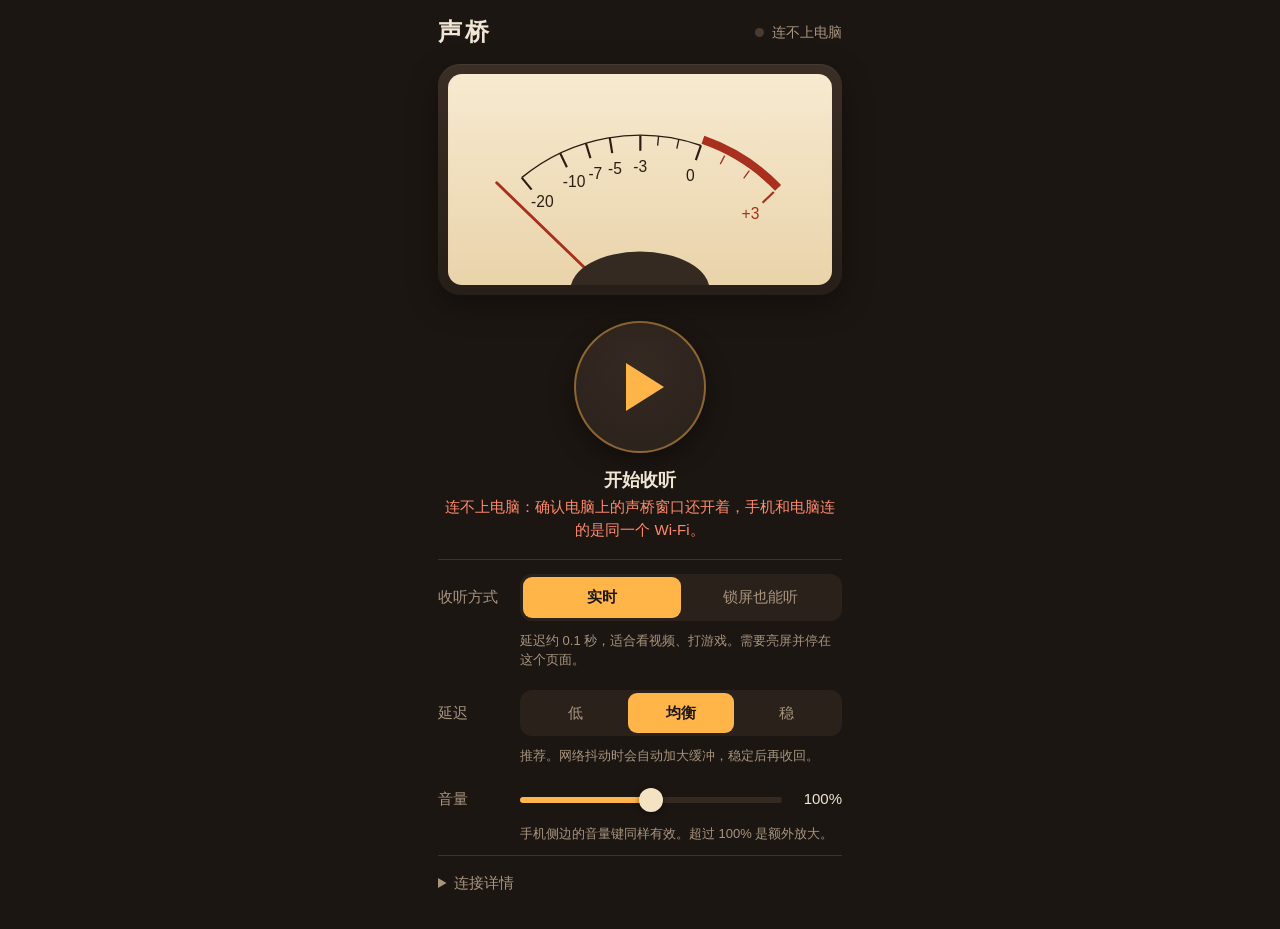
==== pc/app/web/index.html @ c8ca6adf "声桥 v2：iPhone App（听电脑 + 当麦克风）、电脑端麦克风接收与 VB-CABLE 输出、Bonjour、托盘 Co-Authored-By: Claude Opus 5.5 <norep" ====
<!doctype html>
<html lang="zh-CN">
<head>
<meta charset="utf-8">
<meta name="viewport" content="width=device-width, initial-scale=1, viewport-fit=cover">
<meta name="apple-mobile-web-app-capable" content="yes">
<meta name="mobile-web-app-capable" content="yes">
<meta name="apple-mobile-web-app-status-bar-style" content="black-translucent">
<meta name="apple-mobile-web-app-title" content="声桥">
<meta name="theme-color" content="#1c1612">
<meta name="format-detection" content="telephone=no">
<link rel="apple-touch-icon" href="/icon-180.png">
<link rel="icon" href="/icon-180.png">
<title>声桥</title>
<style>
:root {
  --walnut: #1c1612;
  --cabinet: #2a211b;
  --cabinet-2: #352a22;
  --parchment: #f3e3c3;
  --parchment-ink: #2b1d12;
  --amber: #ffb547;
  --needle: #a8301c;
  --text: #f1e6d6;
  --muted: #a8957f;
  --line: #3d3128;
  --danger: #ff8a6b;
  --font-ui: -apple-system, "PingFang SC", "Hiragino Sans GB", "Microsoft YaHei", sans-serif;
  --font-num: Futura, "Century Gothic", "Avenir Next", -apple-system, "PingFang SC", sans-serif;
}
* { box-sizing: border-box; }
html, body { margin: 0; background: var(--walnut); color: var(--text); }
body {
  font-family: var(--font-ui);
  font-size: 16px;
  line-height: 1.5;
  -webkit-text-size-adjust: 100%;
  -webkit-tap-highlight-color: transparent;
  min-height: 100vh;
}
button, input { font: inherit; color: inherit; }
button { cursor: pointer; }
:focus-visible { outline: 2px solid var(--amber); outline-offset: 3px; }

.app {
  max-width: 440px;
  margin: 0 auto;
  padding: calc(env(safe-area-inset-top) + 14px) 18px calc(env(safe-area-inset-bottom) + 28px);
}

/* header */
.top { display: flex; align-items: center; justify-content: space-between; gap: 12px; margin-bottom: 14px; }
.top h1 { margin: 0; font-size: 24px; font-weight: 600; letter-spacing: 0.12em; }
.conn { margin: 0; display: flex; align-items: center; gap: 8px; font-size: 14px; color: var(--muted); min-width: 0; }
.conn span:last-child { white-space: nowrap; overflow: hidden; text-overflow: ellipsis; max-width: 200px; }
.lamp { width: 9px; height: 9px; border-radius: 50%; background: #4a3b30; flex: none; transition: background .3s, box-shadow .3s; }
.lamp.on { background: var(--amber); box-shadow: 0 0 10px 2px rgba(255, 181, 71, .55); }
.lamp.warn { background: var(--danger); }

/* dial */
.dial {
  position: relative;
  border-radius: 22px;
  padding: 10px;
  background: linear-gradient(180deg, #3a2e25, #261e18);
  box-shadow: inset 0 1px 0 rgba(255, 255, 255, .06), 0 10px 30px rgba(0, 0, 0, .35);
}
.dial svg { display: block; width: 100%; height: auto; border-radius: 14px; }
.scale-num { font-family: var(--font-num); font-size: 13px; fill: var(--parchment-ink); }
.scale-red { fill: var(--needle); }
.dial-name { font-family: var(--font-num); font-size: 11px; letter-spacing: .08em; fill: #8c7558; }

/* transport */
.transport { text-align: center; margin: 26px 0 8px; }
.play {
  width: 132px; height: 132px; border-radius: 50%;
  border: 2px solid rgba(255, 181, 71, .45);
  background: radial-gradient(circle at 50% 35%, var(--cabinet-2), var(--cabinet));
  display: inline-grid; place-items: center;
  box-shadow: 0 8px 24px rgba(0, 0, 0, .4);
  transition: background .25s, box-shadow .25s, border-color .25s, transform .1s;
}
.play:active { transform: scale(.97); }
.play .icon {
  width: 0; height: 0; margin-left: 10px;
  border-left: 38px solid var(--amber);
  border-top: 24px solid transparent; border-bottom: 24px solid transparent;
}
.play.on { background: var(--amber); border-color: var(--amber); box-shadow: 0 0 0 7px rgba(255, 181, 71, .14), 0 0 40px rgba(255, 181, 71, .35); }
.play.on .icon { margin: 0; width: 34px; height: 34px; border: 0; border-radius: 6px; background: var(--walnut); }
.play-label { margin: 14px 0 2px; font-size: 18px; font-weight: 600; }
.status { margin: 0 auto; max-width: 30em; min-height: 3em; font-size: 15px; color: var(--muted); }
.status.alert { color: var(--danger); }

/* controls */
.controls { margin-top: 18px; border-top: 1px solid var(--line); }
.row { display: flex; align-items: center; gap: 14px; padding: 14px 0 6px; }
.row .label { flex: none; width: 68px; font-size: 15px; color: var(--muted); }
.seg { flex: 1; display: flex; background: var(--cabinet); border-radius: 12px; padding: 3px; }
.seg button {
  flex: 1; border: 0; background: transparent; padding: 9px 6px; border-radius: 9px;
  font-size: 15px; color: var(--muted); transition: background .2s, color .2s;
}
.seg button[aria-checked="true"] { background: var(--amber); color: var(--walnut); font-weight: 600; }
.help { margin: 4px 0 6px 82px; font-size: 13px; color: var(--muted); }
.vol { flex: 1; display: flex; align-items: center; gap: 12px; }
.vol .num { font-family: var(--font-num); width: 3.2em; text-align: right; font-size: 15px; }
input[type=range] { -webkit-appearance: none; appearance: none; flex: 1; height: 28px; background: transparent; margin: 0; }
input[type=range]::-webkit-slider-runnable-track {
  height: 6px; border-radius: 3px;
  background: linear-gradient(90deg, var(--amber) var(--fill, 50%), var(--cabinet-2) var(--fill, 50%));
}
input[type=range]::-webkit-slider-thumb {
  -webkit-appearance: none; width: 24px; height: 24px; border-radius: 50%; margin-top: -9px;
  background: var(--parchment); border: 0; box-shadow: 0 2px 6px rgba(0, 0, 0, .45);
}
input[type=range]::-moz-range-track { height: 6px; border-radius: 3px; background: var(--cabinet-2); }
input[type=range]::-moz-range-progress { height: 6px; border-radius: 3px; background: var(--amber); }
input[type=range]::-moz-range-thumb { width: 24px; height: 24px; border-radius: 50%; background: var(--parchment); border: 0; }
input[type=range]:disabled { opacity: .35; }

details.details { margin-top: 12px; border-top: 1px solid var(--line); padding-top: 10px; }
details.details summary { font-size: 15px; color: var(--muted); padding: 6px 0; list-style-position: inside; }
.stats { display: grid; grid-template-columns: auto 1fr; gap: 4px 18px; margin: 8px 0 0; font-size: 14px; }
.stats dt { color: var(--muted); }
.stats dd { margin: 0; font-family: var(--font-num); }

/* notes & key */
.note {
  margin-top: 22px; padding: 14px 16px; border-radius: 14px;
  background: var(--cabinet); font-size: 14px; color: var(--text);
}
.note p { margin: 0 0 10px; }
.note .actions { display: flex; gap: 10px; justify-content: flex-end; }
.btn {
  border: 0; border-radius: 10px; padding: 9px 16px; font-size: 15px;
  background: var(--cabinet-2); color: var(--text);
}
.btn.primary { background: var(--amber); color: var(--walnut); font-weight: 600; }
.keyform { display: flex; gap: 10px; margin-top: 12px; }
.keyform input {
  flex: 1; min-width: 0; padding: 10px 12px; border-radius: 10px; border: 1px solid var(--line);
  background: var(--walnut); font-family: var(--font-num); font-size: 18px; letter-spacing: .12em;
}

.overlay {
  position: fixed; inset: 0; z-index: 10; display: grid; place-items: center; padding: 24px;
  background: rgba(20, 15, 12, .82); -webkit-backdrop-filter: blur(6px); backdrop-filter: blur(6px);
}
.overlay[hidden], [hidden] { display: none !important; }
.overlay button {
  border: 0; border-radius: 16px; padding: 18px 22px; font-size: 17px; font-weight: 600;
  background: var(--amber); color: var(--walnut); max-width: 320px;
}
#keepAwake { position: fixed; right: 0; bottom: 0; width: 2px; height: 2px; opacity: .01; pointer-events: none; }
@media (prefers-reduced-motion: reduce) {
  .play, .lamp, .seg button { transition: none; }
}
</style>
</head>
<body>
<main class="app">
  <header class="top">
    <h1>声桥</h1>
    <p class="conn"><span class="lamp" id="lamp"></span><span id="connText">正在找电脑…</span></p>
  </header>

  <section class="dial" aria-label="电平表">
    <svg id="meter" viewBox="0 0 320 176" role="img" aria-label="正在播放的声音大小">
      <defs>
        <linearGradient id="face" x1="0" y1="0" x2="0" y2="1">
          <stop offset="0" stop-color="#f7ead0"/>
          <stop offset="1" stop-color="#e9d3aa"/>
        </linearGradient>
        <radialGradient id="glow" cx=".5" cy=".9" r=".9">
          <stop offset="0" stop-color="#ffcf7a" stop-opacity=".5"/>
          <stop offset="1" stop-color="#ffcf7a" stop-opacity="0"/>
        </radialGradient>
      </defs>
      <rect x="0" y="0" width="320" height="176" fill="url(#face)"/>
      <rect id="faceGlow" x="0" y="0" width="320" height="176" fill="url(#glow)" opacity="0"/>
      <g id="ticks"></g>
      <text class="dial-name" id="dialName" x="160" y="122" text-anchor="middle"></text>
      <line id="needle" x1="160" y1="206" x2="160" y2="40" stroke="#a8301c" stroke-width="2.4" stroke-linecap="round"/>
      <ellipse cx="160" cy="184" rx="58" ry="34" fill="#2a211b"/>
      <ellipse cx="160" cy="180" rx="58" ry="32" fill="#352a22"/>
    </svg>
  </section>

  <section class="transport">
    <button class="play" id="play" aria-label="开始收听"><span class="icon"></span></button>
    <p class="play-label" id="playLabel">开始收听</p>
    <p class="status" id="status" aria-live="polite"></p>
  </section>

  <section class="controls" id="controls">
    <div class="row">
      <span class="label" id="modeLabel">收听方式</span>
      <div class="seg" id="modeSeg" role="radiogroup" aria-labelledby="modeLabel">
        <button role="radio" data-v="live">实时</button>
        <button role="radio" data-v="bg">锁屏也能听</button>
      </div>
    </div>
    <p class="help" id="modeHelp"></p>

    <div class="row" id="presetRow">
      <span class="label" id="presetLabel">延迟</span>
      <div class="seg" id="presetSeg" role="radiogroup" aria-labelledby="presetLabel">
        <button role="radio" data-v="low">低</button>
        <button role="radio" data-v="mid">均衡</button>
        <button role="radio" data-v="high">稳</button>
      </div>
    </div>
    <p class="help" id="presetHelp"></p>

    <div class="row">
      <label class="label" for="vol">音量</label>
      <div class="vol">
        <input type="range" id="vol" min="0" max="200" step="5" value="100">
        <span class="num" id="volNum">100%</span>
      </div>
    </div>
    <p class="help" id="volHelp"></p>

    <details class="details">
      <summary>连接详情</summary>
      <dl class="stats">
        <dt>估计延迟</dt><dd id="stLat">—</dd>
        <dt>缓冲</dt><dd id="stBuf">—</dd>
        <dt>卡顿次数</dt><dd id="stUnd">—</dd>
        <dt>网络</dt><dd id="stNet">—</dd>
        <dt>往返时间</dt><dd id="stRtt">—</dd>
        <dt>丢弃的数据</dt><dd id="stLost">—</dd>
        <dt>手机采样率</dt><dd id="stRate">—</dd>
      </dl>
    </details>
  </section>

  <section class="note" id="keyCard" hidden>
    <p id="keyMsg">需要访问码。请用 iPhone 相机扫描电脑上显示的二维码，或者输入电脑上显示的 6 位访问码。</p>
    <form class="keyform" id="keyForm">
      <input id="keyInput" inputmode="latin" autocapitalize="off" autocomplete="off" spellcheck="false" maxlength="12" placeholder="访问码" aria-label="访问码">
      <button class="btn primary" type="submit">连接</button>
    </form>
  </section>

  <aside class="note" id="homeTip" hidden>
    <p>像 App 一样用：点 Safari 底部的分享按钮，选“添加到主屏幕”。以后从桌面图标打开，电脑地址和访问码都会记住。</p>
    <div class="actions"><button class="btn" id="homeTipClose">知道了</button></div>
  </aside>
</main>

<video id="keepAwake" src="/keepawake.mp4" playsinline webkit-playsinline preload="auto" aria-hidden="true" tabindex="-1"></video>

<div class="overlay" id="overlay" hidden>
  <button id="resumeBtn">声音被系统暂停了，点这里继续</button>
</div>

<script src="/player-core.js"></script>
<script>
(function () {
  'use strict';
  var $ = function (id) { return document.getElementById(id); };
  var now = function () { return performance.now(); };
  var params = new URLSearchParams(location.search);
  var store = {
    get: function (k, d) { try { var v = localStorage.getItem('sq.' + k); return v === null ? d : v; } catch (e) { return d; } },
    set: function (k, v) { try { localStorage.setItem('sq.' + k, v); } catch (e) {} }
  };
  var PRESETS = {
    low:  { ms: 35,  spn: 1024, help: '延迟最低。网络一般时可能偶尔卡一下，会自动加缓冲。' },
    mid:  { ms: 70,  spn: 1024, help: '推荐。网络抖动时会自动加大缓冲，稳定后再收回。' },
    high: { ms: 150, spn: 2048, help: '最不容易卡，延迟稍高。Wi-Fi 信号差或离路由器远时用这个。' }
  };
  var MODE_HELP = {
    live: '延迟约 0.1 秒，适合看视频、打游戏。需要亮屏并停在这个页面。',
    bg: '可以锁屏、切到别的 App，适合听歌、听课。延迟约 2–5 秒。'
  };

  var S = {
    key: (params.get('k') || store.get('key', '')).trim().toLowerCase(),
    mode: store.get('mode', 'live') === 'bg' ? 'bg' : 'live',
    preset: PRESETS[store.get('preset', 'mid')] ? store.get('preset', 'mid') : 'mid',
    gain: Math.max(0, Math.min(2, (+store.get('gain', '100') || 100) / 100)),
    playing: false, reachable: false, keyBad: false,
    ctx: null, node: null, core: null, ws: null, wsOpen: false,
    rate: 48000, channels: 2, pcName: '', hasMp3: true,
    expectSeq: -1, lost: 0, bytes: 0, bps: 0, rtt: null, lastDataAt: 0, silentSince: 0,
    retry: 0, retryTimer: 0, wakeLock: null, bgEl: null, bgWant: false, bgState: 'idle',
    rms: 0, needle: { p: 0, v: 0 }, lastFrame: 0, interrupted: false
  };
  if (params.get('k')) store.set('key', S.key);
  if (S.key && !params.get('k') && history.replaceState) {
    params.set('k', S.key);
    history.replaceState(null, '', location.pathname + '?' + params.toString());
  }

  // ------------------------------------------------------------ meter
  var CX = 160, CY = 206, R = 168, SPAN = 46;     // 指针转轴在表盘下方
  function deflection(vu) { return Math.pow(10, (vu - 3) / 20); }   // 真 VU 表的电压刻度
  function angleOf(d) { return -SPAN + 2 * SPAN * Math.max(0, Math.min(1.04, d)); }
  function polar(deg, r) { var a = (deg - 90) * Math.PI / 180; return [CX + r * Math.cos(a), CY + r * Math.sin(a)]; }
  (function drawScale() {
    var g = $('ticks'), svgNS = 'http://www.w3.org/2000/svg', html = '';
    var a0 = angleOf(deflection(0)), a1 = angleOf(1);
    var p0 = polar(a0, R - 8), p1 = polar(a1, R - 8);
    html += '<path d="M' + p0[0] + ' ' + p0[1] + ' A' + (R - 8) + ' ' + (R - 8) + ' 0 0 1 ' + p1[0] + ' ' + p1[1] +
      '" stroke="#a8301c" stroke-width="7" fill="none"/>';
    var q0 = polar(angleOf(deflection(-20)), R - 13), q1 = polar(a0, R - 13);
    html += '<path d="M' + q0[0] + ' ' + q0[1] + ' A' + (R - 13) + ' ' + (R - 13) + ' 0 0 1 ' + q1[0] + ' ' + q1[1] +
      '" stroke="#2b1d12" stroke-width="1.2" fill="none"/>';
    [-20, -10, -7, -5, -3, -2, -1, 0, 1, 2, 3].forEach(function (vu) {
      var a = angleOf(deflection(vu)), big = [-20, -10, -7, -5, -3, 0, 3].indexOf(vu) >= 0;
      var t0 = polar(a, R - 13), t1 = polar(a, R - (big ? 26 : 21));
      html += '<line x1="' + t0[0] + '" y1="' + t0[1] + '" x2="' + t1[0] + '" y2="' + t1[1] +
        '" stroke="' + (vu > 0 ? '#a8301c' : '#2b1d12') + '" stroke-width="' + (big ? 1.8 : 1.1) + '"/>';
      if (big) {
        var t = polar(a, R - 40);
        html += '<text class="scale-num' + (vu > 0 ? ' scale-red' : '') + '" x="' + t[0] + '" y="' + (t[1] + 4) +
          '" text-anchor="middle">' + (vu > 0 ? '+' + vu : vu) + '</text>';
      }
    });
    g.innerHTML = html;
  })();

  function vuFromRms(rms) {             // 0 VU 对齐到 -14 dBFS（流行音乐在 0 附近摆动）
    if (rms <= 1e-6) return -60;
    return 20 * Math.log10(rms) + 14;
  }
  function animate(t) {
    var dt = S.lastFrame ? Math.min(0.05, (t - S.lastFrame) / 1000) : 0.016;
    S.lastFrame = t;
    var target = 0;
    if (S.playing && S.mode === 'live' && S.core && S.core.state === 'playing') target = deflection(vuFromRms(S.rms));
    // 二阶阻尼（ζ≈0.8，约 300 ms 到位），模仿机械 VU 表的指针
    var n = S.needle, w0 = 14, zeta = 0.8;
    for (var i = 0; i < 4; i++) {
      var h = dt / 4, acc = w0 * w0 * (target - n.p) - 2 * zeta * w0 * n.v;
      n.v += acc * h; n.p += n.v * h;
    }
    if (n.p < -0.02) { n.p = -0.02; n.v = 0; }
    var a = angleOf(n.p);
    $('needle').setAttribute('transform', 'rotate(' + a.toFixed(2) + ' ' + CX + ' ' + CY + ')');
    $('faceGlow').setAttribute('opacity', S.playing ? '1' : '0');
    requestAnimationFrame(animate);
  }
  requestAnimationFrame(animate);

  // ------------------------------------------------------------ audio (live)
  // 一段带无声音轨、不静音的小视频，同时解决两件事：
  // 1) iOS 静音拨片会让网页音频静音，有媒体元素在“播放”就会把音频会话切到播放类别；
  // 2) 局域网 http 页面用不了 Wake Lock，正在播放的视频能阻止屏幕自动锁定。
  //    （WebKit 对带 loop 属性或静音的视频不阻止锁屏，所以手动循环、不静音）
  var awake = $('keepAwake');
  awake.addEventListener('timeupdate', function () { if (awake.currentTime > 50) awake.currentTime = 0; });
  awake.addEventListener('ended', function () { if (S.playing && S.mode === 'live') { awake.currentTime = 0; awake.play().catch(function () {}); } });
  function keepAudioSessionPlaying() {
    try { if (navigator.audioSession) navigator.audioSession.type = 'playback'; } catch (e) {}
    awake.muted = false;
    var p = awake.play();
    if (p && p.catch) p.catch(function () {});
  }
  function ensureCtx() {
    if (!S.ctx) {
      var AC = window.AudioContext || window.webkitAudioContext;
      try { S.ctx = new AC({ latencyHint: 'interactive' }); } catch (e) { S.ctx = new AC(); }
      S.ctx.onstatechange = onCtxState;
    }
    if (S.ctx.state !== 'running') S.ctx.resume().catch(function () {});
  }
  function buildNode() {
    var size = PRESETS[S.preset].spn;
    if (S.node && S.node.bufferSize === size) return;
    if (S.node) { S.node.onaudioprocess = null; try { S.node.disconnect(); } catch (e) {} }
    var node = S.ctx.createScriptProcessor(size, 1, 2);
    node.onaudioprocess = function (e) {
      var out = e.outputBuffer, L = out.getChannelData(0), Rr = out.getChannelData(1);
      S.core.process(L, Rr);
      var sum = 0;
      for (var i = 0; i < L.length; i += 2) sum += L[i] * L[i] + Rr[i] * Rr[i];
      S.rms = Math.sqrt(sum / L.length);
    };
    node.connect(S.ctx.destination);
    S.node = node;   // 保持引用，避免被回收后停止回调
  }
  function startLive() {
    ensureCtx();
    keepAudioSessionPlaying();
    if (!S.core) S.core = new PlayerCore(S.rate, S.ctx.sampleRate);
    S.core.setRates(S.rate, S.ctx.sampleRate);
    S.core.setTarget(PRESETS[S.preset].ms);
    S.core.gain = S.gain;
    S.core.reset();
    buildNode();
    connectWS();
    requestWakeLock();
  }
  function stopLive() {
    closeWS();
    if (S.node) { S.node.onaudioprocess = null; try { S.node.disconnect(); } catch (e) {} S.node = null; }
    awake.pause();
    if (S.ctx && S.ctx.state === 'running') S.ctx.suspend().catch(function () {});
    if (S.core) S.core.reset();
    S.rms = 0;
    releaseWakeLock();
  }
  function onCtxState() {
    if (S.playing && S.mode === 'live' && S.ctx.state !== 'running' && document.visibilityState === 'visible') resumeCtx();
  }
  function resumeCtx() {
    if (!S.ctx) return;
    if (S.ctx.state === 'running') { setOverlay(false); return; }
    S.ctx.resume().then(function () { setOverlay(S.ctx.state !== 'running'); }, function () { setOverlay(true); });
    setTimeout(function () { if (S.playing && S.mode === 'live' && S.ctx.state !== 'running') setOverlay(true); }, 900);
  }
  function setOverlay(on) { S.interrupted = on; $('overlay').hidden = !on; }
  $('resumeBtn').addEventListener('click', function () {
    keepAudioSessionPlaying();
    if (S.ctx) S.ctx.resume().catch(function () {});
    if (S.core) S.core.reset();
    setOverlay(false);
  });

  // ------------------------------------------------------------ websocket
  function connectWS() {
    clearTimeout(S.retryTimer);
    var url = (location.protocol === 'https:' ? 'wss://' : 'ws://') + location.host + '/ws?k=' + encodeURIComponent(S.key);
    var ws;
    try { ws = new WebSocket(url); } catch (e) { scheduleRetry(); return; }
    ws.binaryType = 'arraybuffer';
    S.ws = ws; S.wsOpen = false; S.expectSeq = -1;
    ws.onopen = function () { if (S.ws !== ws) return; S.wsOpen = true; S.retry = 0; S.lastDataAt = now(); S.reachable = true; render(); };
    ws.onmessage = function (ev) {
      if (S.ws !== ws) return;
      if (typeof ev.data === 'string') onText(ev.data); else onAudio(ev.data);
    };
    ws.onclose = function (ev) {
      if (S.ws !== ws) return;
      S.ws = null; S.wsOpen = false;
      if (ev.code === 4001) { badKey(); return; }
      if (S.playing && S.mode === 'live') scheduleRetry();
      render();
    };
    ws.onerror = function () {};
    render();
  }
  function scheduleRetry() {
    clearTimeout(S.retryTimer);
    var d = Math.min(3000, 400 * Math.pow(1.6, S.retry++));
    if (S.retry > 3) S.reachable = false;
    S.retryTimer = setTimeout(function () { if (S.playing && S.mode === 'live' && !S.ws) connectWS(); }, d);
  }
  function closeWS() {
    clearTimeout(S.retryTimer);
    if (S.ws) { var w = S.ws; S.ws = null; S.wsOpen = false; try { w.close(); } catch (e) {} }
  }
  function onText(txt) {
    var m; try { m = JSON.parse(txt); } catch (e) { return; }
    if (m.type === 'hello') {
      S.rate = m.rate || 48000; S.channels = m.channels || 2; S.pcName = m.name || S.pcName;
      if (S.core && S.ctx) S.core.setRates(S.rate, S.ctx.sampleRate);
      render();
    } else if (m.type === 'pong' && typeof m.t === 'number') {
      S.rtt = now() - m.t;
    }
  }
  function onAudio(buf) {
    if (buf.byteLength < 8 || !S.core) return;
    var dv = new DataView(buf);
    if (dv.getUint8(0) !== 1) return;
    var flags = dv.getUint8(1), seq = dv.getUint32(4, true);
    if (S.expectSeq >= 0 && seq !== S.expectSeq) S.lost += (seq - S.expectSeq) >>> 0;
    S.expectSeq = (seq + 1) >>> 0;
    S.core.push(new Int16Array(buf, 8), S.channels);
    var t = now();
    S.lastDataAt = t;
    S.bytes += buf.byteLength;
    if (flags & 1) { if (!S.silentSince) S.silentSince = t; } else S.silentSince = 0;
  }

  // ------------------------------------------------------------ background mode (MP3)
  function startBg() {
    if (!S.bgEl) {
      S.bgEl = new Audio();
      S.bgEl.setAttribute('playsinline', '');
      S.bgEl.preload = 'none';
      ['playing', 'waiting', 'stalled', 'error', 'pause'].forEach(function (ev) { S.bgEl.addEventListener(ev, onBgEvent); });
    }
    S.bgWant = true; S.bgState = 'loading';
    S.bgEl.src = '/stream.mp3?k=' + encodeURIComponent(S.key) + '&t=' + Date.now();
    var p = S.bgEl.play();
    if (p && p.catch) p.catch(function (e) {
      if (S.bgWant && e && e.name === 'NotAllowedError') { S.bgState = 'blocked'; render(); }
    });
    setupMediaSession();
  }
  function stopBg() {
    S.bgWant = false; S.bgState = 'idle';
    if (S.bgEl) { S.bgEl.pause(); S.bgEl.removeAttribute('src'); try { S.bgEl.load(); } catch (e) {} }
  }
  function onBgEvent(e) {
    if (!S.bgWant) return;
    if (e.type === 'playing') S.bgState = 'playing';
    else if (e.type === 'waiting' || e.type === 'stalled') S.bgState = 'loading';
    else if (e.type === 'error') {
      S.bgState = 'retry';
      setTimeout(function () { if (S.bgWant && S.playing && S.mode === 'bg') startBg(); }, 2000);
    } else if (e.type === 'pause' && S.playing) {     // 锁屏界面/耳机按了暂停
      S.playing = false; stopBg();
    }
    render();
  }
  function setupMediaSession() {
    if (!('mediaSession' in navigator)) return;
    try {
      navigator.mediaSession.metadata = new MediaMetadata({
        title: '电脑的声音', artist: S.pcName || '声桥', album: '声桥',
        artwork: [{ src: '/icon-512.png', sizes: '512x512', type: 'image/png' }]
      });
      navigator.mediaSession.setActionHandler('play', function () { if (!S.playing) start(); });
      navigator.mediaSession.setActionHandler('pause', function () { if (S.playing) stop(); });
    } catch (e) {}
  }

  // ------------------------------------------------------------ wake lock
  function requestWakeLock() {
    if (!('wakeLock' in navigator) || S.wakeLock || S.mode !== 'live' || !S.playing) return;
    navigator.wakeLock.request('screen').then(function (l) {
      S.wakeLock = l;
      l.addEventListener('release', function () { S.wakeLock = null; });
    }).catch(function () {});
  }
  function releaseWakeLock() {
    if (S.wakeLock) { try { S.wakeLock.release(); } catch (e) {} S.wakeLock = null; }
  }

  // ------------------------------------------------------------ start / stop
  function start() {
    if (S.keyBad) return;
    S.playing = true;
    if (S.mode === 'bg') startBg(); else startLive();
    setupMediaSession();
    render();
  }
  function stop() {
    S.playing = false;
    stopLive();
    stopBg();
    setOverlay(false);
    render();
  }
  $('play').addEventListener('click', function () { if (S.playing) stop(); else start(); });

  document.addEventListener('visibilitychange', function () {
    if (document.visibilityState !== 'visible' || !S.playing || S.mode !== 'live') return;
    requestWakeLock();
    if (S.core) S.core.reset();          // 丢掉后台期间积压的旧声音，从最新的开始
    if (!S.ws) connectWS();
    resumeCtx();
  });

  // ------------------------------------------------------------ settings
  function setSeg(id, value) {
    var bs = $(id).querySelectorAll('button');
    for (var i = 0; i < bs.length; i++) bs[i].setAttribute('aria-checked', bs[i].getAttribute('data-v') === value ? 'true' : 'false');
  }
  $('modeSeg').addEventListener('click', function (e) {
    var v = e.target.getAttribute && e.target.getAttribute('data-v');
    if (!v || v === S.mode) return;
    if (v === 'bg' && !S.hasMp3) return;
    var was = S.playing;
    if (was) { S.playing = false; stopLive(); stopBg(); }
    S.mode = v; store.set('mode', v);
    if (was) start(); else render();
  });
  $('presetSeg').addEventListener('click', function (e) {
    var v = e.target.getAttribute && e.target.getAttribute('data-v');
    if (!v || v === S.preset) return;
    S.preset = v; store.set('preset', v);
    if (S.core) S.core.setTarget(PRESETS[v].ms);
    if (S.playing && S.mode === 'live' && S.ctx) buildNode();
    render();
  });
  function setVol(pct) {
    S.gain = pct / 100;
    $('volNum').textContent = pct + '%';
    $('vol').style.setProperty('--fill', (pct / 2) + '%');
    if (S.core) S.core.gain = S.gain;
  }
  $('vol').value = Math.round(S.gain * 100);
  setVol(Math.round(S.gain * 100));
  $('vol').addEventListener('input', function () { var p = +$('vol').value; setVol(p); store.set('gain', String(p)); });

  // ------------------------------------------------------------ key & reachability
  function badKey() {
    S.keyBad = true;
    if (S.playing) stop();
    $('keyCard').hidden = false;
    $('keyMsg').textContent = S.key ? '访问码不对。请重新扫描电脑上的二维码，或输入电脑上显示的访问码。'
                                     : '需要访问码。请用 iPhone 相机扫描电脑上显示的二维码，或者输入电脑上显示的 6 位访问码。';
    render();
  }
  $('keyForm').addEventListener('submit', function (e) {
    e.preventDefault();
    var k = $('keyInput').value.trim().toLowerCase();
    if (!k) return;
    S.key = k; store.set('key', k);
    params.set('k', k);
    if (history.replaceState) history.replaceState(null, '', location.pathname + '?' + params.toString());
    checkServer();
  });
  function checkServer() {
    fetch('/api/check?k=' + encodeURIComponent(S.key), { cache: 'no-store' }).then(function (r) {
      if (r.status === 403) { badKey(); return null; }
      return r.ok ? r.json() : null;
    }).then(function (info) {
      if (!info) return;
      S.keyBad = false; S.reachable = true;
      S.pcName = info.name || ''; S.hasMp3 = info.mp3 !== false;
      $('keyCard').hidden = true;
      render();
    }).catch(function () { S.reachable = false; render(); });
  }

  // ------------------------------------------------------------ rendering
  function fmtMs(ms) { return ms == null || isNaN(ms) ? '—' : Math.round(ms) + ' 毫秒'; }
  function estLatency() {
    if (!S.core || !S.ctx) return null;
    var st = S.core.stats(), base = (S.ctx.baseLatency || 0) + (S.ctx.outputLatency || 0);
    var spn = S.node ? S.node.bufferSize / S.ctx.sampleRate : 0;
    return st.emaMs + spn * 1000 + base * 1000 + (S.rtt != null ? S.rtt / 2 : 5) + 10;
  }
  function render() {
    var live = S.mode === 'live';
    setSeg('modeSeg', S.mode);
    setSeg('presetSeg', S.preset);
    $('modeHelp').textContent = S.hasMp3 ? MODE_HELP[S.mode] : MODE_HELP.live + '（电脑端缺少 MP3 编码组件，锁屏模式不可用）';
    $('presetRow').hidden = !live; $('presetHelp').hidden = !live;
    $('presetHelp').textContent = PRESETS[S.preset].help;
    $('vol').disabled = !live;
    $('volHelp').textContent = live ? '手机侧边的音量键同样有效。超过 100% 是额外放大。' : '锁屏模式下请用手机侧边的音量键调节。';
    $('dialName').textContent = S.pcName ? S.pcName.slice(0, 28) : '';

    var play = $('play');
    play.classList.toggle('on', S.playing);
    play.setAttribute('aria-label', S.playing ? '停止收听' : '开始收听');
    $('playLabel').textContent = S.playing ? '停止收听' : '开始收听';

    var lamp = $('lamp'), conn = $('connText');
    var connected = live ? S.wsOpen : S.bgState === 'playing';
    lamp.className = 'lamp' + ((S.playing && connected) || (!S.playing && S.reachable) ? ' on' : '') + (S.keyBad || (!S.reachable && S.playing) ? ' warn' : '');
    if (S.keyBad) conn.textContent = '访问码不对';
    else if (S.playing && live && !S.wsOpen) conn.textContent = S.retry > 1 ? '正在重连…' : '正在连接…';
    else if (S.reachable) conn.textContent = '已连上 ' + (S.pcName || '电脑');
    else conn.textContent = '连不上电脑';

    var st = $('status'), msg = '', alert = false;
    if (location.hostname === '127.0.0.1' || location.hostname === 'localhost') {
      msg = '这是电脑上的页面。请用 iPhone 扫码打开，在电脑上收听会形成回声。'; alert = true;
    } else if (S.keyBad) {
      msg = '请先输入正确的访问码。'; alert = true;
    } else if (!S.playing) {
      msg = S.reachable ? '点按钮开始，电脑的声音会从手机里出来。'
                        : '连不上电脑：确认电脑上的声桥窗口还开着，手机和电脑连的是同一个 Wi-Fi。';
      alert = !S.reachable;
    } else if (live) {
      if (!S.wsOpen) { msg = S.retry > 3 ? '连不上电脑，正在重试。确认电脑上的声桥还开着。' : '正在连接电脑…'; alert = S.retry > 3; }
      else if (S.core && S.core.state === 'buffering') msg = '正在缓冲…';
      else if (S.silentSince && now() - S.silentSince > 1500) msg = '已连上，但电脑现在没有声音（没在播放，或者电脑被静音了）。';
      else { var lat = estLatency(); msg = '正在播放，延迟约 ' + (lat ? Math.round(lat / 10) * 10 : '—') + ' 毫秒。'; }
    } else {
      if (S.bgState === 'playing') msg = '正在播放，可以锁屏或切到别的 App 了。';
      else if (S.bgState === 'blocked') { msg = '浏览器拦住了播放，请再点一次按钮。'; alert = true; }
      else if (S.bgState === 'retry') { msg = '连接断了，正在重连…'; alert = true; }
      else msg = '正在缓冲，锁屏模式要等几秒…';
    }
    st.textContent = msg;
    st.classList.toggle('alert', alert);
  }

  function renderStats() {
    var c = S.core, live = S.mode === 'live' && S.playing;
    $('stLat').textContent = live ? fmtMs(estLatency()) : '—';
    if (live && c) {
      var s = c.stats();
      $('stBuf').textContent = Math.round(s.emaMs) + ' / ' + Math.round(s.targetMs) + ' 毫秒';
      $('stUnd').textContent = String(s.underruns);
    } else { $('stBuf').textContent = '—'; $('stUnd').textContent = '—'; }
    $('stNet').textContent = live ? (S.bps / 1e6).toFixed(2) + ' Mbps' : '—';
    $('stRtt').textContent = live && S.rtt != null ? fmtMs(S.rtt) : '—';
    $('stLost').textContent = live ? S.lost + ' 块' : '—';
    $('stRate').textContent = S.ctx ? S.ctx.sampleRate + ' Hz' : '—';
  }

  var lastBytes = 0, lastTick = now();
  setInterval(function () {
    var t = now();
    S.bps = (S.bytes - lastBytes) * 8 / ((t - lastTick) / 1000);
    lastBytes = S.bytes; lastTick = t;
    if (S.playing && S.mode === 'live' && S.wsOpen && S.ws) {
      try {
        S.ws.send(JSON.stringify({ type: 'ping', t: now() }));
        var s = S.core.stats();
        S.ws.send(JSON.stringify({ type: 'stats', lat: Math.round(estLatency() || 0), buf: Math.round(s.emaMs),
          tgt: Math.round(s.targetMs), und: s.underruns, rtt: S.rtt == null ? null : Math.round(S.rtt) }));
      } catch (e) {}
      if (t - S.lastDataAt > 4000 && document.visibilityState === 'visible') {   // 数据断了：主动重连
        try { S.ws.close(); } catch (e) {}
      }
    }
    renderStats();
  }, 1000);
  setInterval(render, 300);

  // ------------------------------------------------------------ init
  if (/iPhone|iPad|iPod/.test(navigator.userAgent) && !navigator.standalone && store.get('homeTip', '') !== 'done') {
    $('homeTip').hidden = false;
  }
  $('homeTipClose').addEventListener('click', function () { $('homeTip').hidden = true; store.set('homeTip', 'done'); });
  window.__sq = S;   // 调试用
  render();
  checkServer();
  setInterval(function () { if (!S.playing) checkServer(); }, 5000);
})();
</script>
</body>
</html>
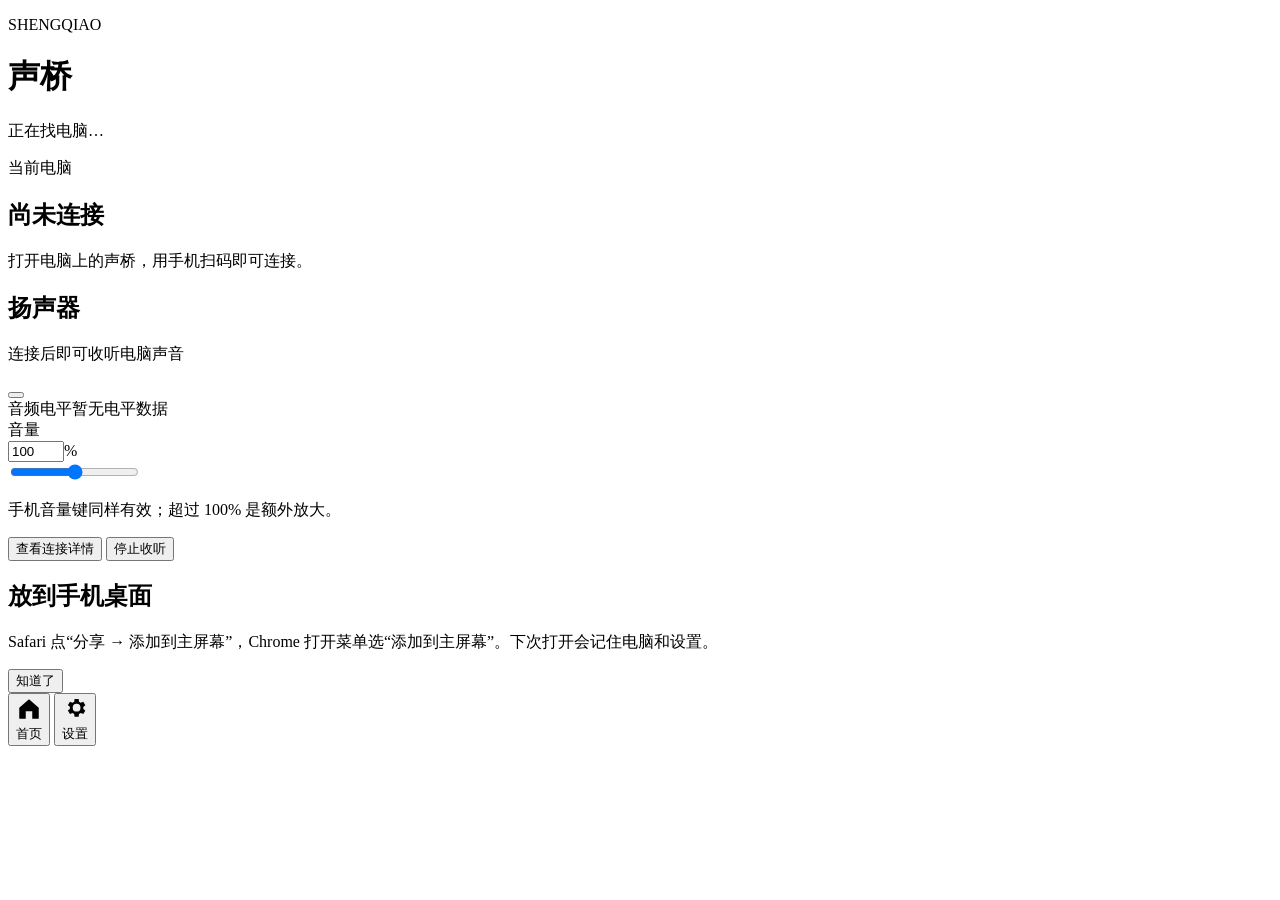
==== commit bea2930f: "完成多端功能、网页重构与发布收尾" ====
--- a/pc/app/web/index.html
+++ b/pc/app/web/index.html
@@ -7,721 +7,157 @@
 <meta name="mobile-web-app-capable" content="yes">
 <meta name="apple-mobile-web-app-status-bar-style" content="black-translucent">
 <meta name="apple-mobile-web-app-title" content="声桥">
-<meta name="theme-color" content="#1c1612">
+<meta name="theme-color" content="#F2F6F4" id="themeColor">
 <meta name="format-detection" content="telephone=no">
 <link rel="apple-touch-icon" href="/icon-180.png">
 <link rel="icon" href="/icon-180.png">
+<link rel="stylesheet" href="/player.css">
 <title>声桥</title>
-<style>
-:root {
-  --walnut: #1c1612;
-  --cabinet: #2a211b;
-  --cabinet-2: #352a22;
-  --parchment: #f3e3c3;
-  --parchment-ink: #2b1d12;
-  --amber: #ffb547;
-  --needle: #a8301c;
-  --text: #f1e6d6;
-  --muted: #a8957f;
-  --line: #3d3128;
-  --danger: #ff8a6b;
-  --font-ui: -apple-system, "PingFang SC", "Hiragino Sans GB", "Microsoft YaHei", sans-serif;
-  --font-num: Futura, "Century Gothic", "Avenir Next", -apple-system, "PingFang SC", sans-serif;
-}
-* { box-sizing: border-box; }
-html, body { margin: 0; background: var(--walnut); color: var(--text); }
-body {
-  font-family: var(--font-ui);
-  font-size: 16px;
-  line-height: 1.5;
-  -webkit-text-size-adjust: 100%;
-  -webkit-tap-highlight-color: transparent;
-  min-height: 100vh;
-}
-button, input { font: inherit; color: inherit; }
-button { cursor: pointer; }
-:focus-visible { outline: 2px solid var(--amber); outline-offset: 3px; }
-
-.app {
-  max-width: 440px;
-  margin: 0 auto;
-  padding: calc(env(safe-area-inset-top) + 14px) 18px calc(env(safe-area-inset-bottom) + 28px);
-}
-
-/* header */
-.top { display: flex; align-items: center; justify-content: space-between; gap: 12px; margin-bottom: 14px; }
-.top h1 { margin: 0; font-size: 24px; font-weight: 600; letter-spacing: 0.12em; }
-.conn { margin: 0; display: flex; align-items: center; gap: 8px; font-size: 14px; color: var(--muted); min-width: 0; }
-.conn span:last-child { white-space: nowrap; overflow: hidden; text-overflow: ellipsis; max-width: 200px; }
-.lamp { width: 9px; height: 9px; border-radius: 50%; background: #4a3b30; flex: none; transition: background .3s, box-shadow .3s; }
-.lamp.on { background: var(--amber); box-shadow: 0 0 10px 2px rgba(255, 181, 71, .55); }
-.lamp.warn { background: var(--danger); }
-
-/* dial */
-.dial {
-  position: relative;
-  border-radius: 22px;
-  padding: 10px;
-  background: linear-gradient(180deg, #3a2e25, #261e18);
-  box-shadow: inset 0 1px 0 rgba(255, 255, 255, .06), 0 10px 30px rgba(0, 0, 0, .35);
-}
-.dial svg { display: block; width: 100%; height: auto; border-radius: 14px; }
-.scale-num { font-family: var(--font-num); font-size: 13px; fill: var(--parchment-ink); }
-.scale-red { fill: var(--needle); }
-.dial-name { font-family: var(--font-num); font-size: 11px; letter-spacing: .08em; fill: #8c7558; }
-
-/* transport */
-.transport { text-align: center; margin: 26px 0 8px; }
-.play {
-  width: 132px; height: 132px; border-radius: 50%;
-  border: 2px solid rgba(255, 181, 71, .45);
-  background: radial-gradient(circle at 50% 35%, var(--cabinet-2), var(--cabinet));
-  display: inline-grid; place-items: center;
-  box-shadow: 0 8px 24px rgba(0, 0, 0, .4);
-  transition: background .25s, box-shadow .25s, border-color .25s, transform .1s;
-}
-.play:active { transform: scale(.97); }
-.play .icon {
-  width: 0; height: 0; margin-left: 10px;
-  border-left: 38px solid var(--amber);
-  border-top: 24px solid transparent; border-bottom: 24px solid transparent;
-}
-.play.on { background: var(--amber); border-color: var(--amber); box-shadow: 0 0 0 7px rgba(255, 181, 71, .14), 0 0 40px rgba(255, 181, 71, .35); }
-.play.on .icon { margin: 0; width: 34px; height: 34px; border: 0; border-radius: 6px; background: var(--walnut); }
-.play-label { margin: 14px 0 2px; font-size: 18px; font-weight: 600; }
-.status { margin: 0 auto; max-width: 30em; min-height: 3em; font-size: 15px; color: var(--muted); }
-.status.alert { color: var(--danger); }
-
-/* controls */
-.controls { margin-top: 18px; border-top: 1px solid var(--line); }
-.row { display: flex; align-items: center; gap: 14px; padding: 14px 0 6px; }
-.row .label { flex: none; width: 68px; font-size: 15px; color: var(--muted); }
-.seg { flex: 1; display: flex; background: var(--cabinet); border-radius: 12px; padding: 3px; }
-.seg button {
-  flex: 1; border: 0; background: transparent; padding: 9px 6px; border-radius: 9px;
-  font-size: 15px; color: var(--muted); transition: background .2s, color .2s;
-}
-.seg button[aria-checked="true"] { background: var(--amber); color: var(--walnut); font-weight: 600; }
-.help { margin: 4px 0 6px 82px; font-size: 13px; color: var(--muted); }
-.vol { flex: 1; display: flex; align-items: center; gap: 12px; }
-.vol .num { font-family: var(--font-num); width: 3.2em; text-align: right; font-size: 15px; }
-input[type=range] { -webkit-appearance: none; appearance: none; flex: 1; height: 28px; background: transparent; margin: 0; }
-input[type=range]::-webkit-slider-runnable-track {
-  height: 6px; border-radius: 3px;
-  background: linear-gradient(90deg, var(--amber) var(--fill, 50%), var(--cabinet-2) var(--fill, 50%));
-}
-input[type=range]::-webkit-slider-thumb {
-  -webkit-appearance: none; width: 24px; height: 24px; border-radius: 50%; margin-top: -9px;
-  background: var(--parchment); border: 0; box-shadow: 0 2px 6px rgba(0, 0, 0, .45);
-}
-input[type=range]::-moz-range-track { height: 6px; border-radius: 3px; background: var(--cabinet-2); }
-input[type=range]::-moz-range-progress { height: 6px; border-radius: 3px; background: var(--amber); }
-input[type=range]::-moz-range-thumb { width: 24px; height: 24px; border-radius: 50%; background: var(--parchment); border: 0; }
-input[type=range]:disabled { opacity: .35; }
-
-details.details { margin-top: 12px; border-top: 1px solid var(--line); padding-top: 10px; }
-details.details summary { font-size: 15px; color: var(--muted); padding: 6px 0; list-style-position: inside; }
-.stats { display: grid; grid-template-columns: auto 1fr; gap: 4px 18px; margin: 8px 0 0; font-size: 14px; }
-.stats dt { color: var(--muted); }
-.stats dd { margin: 0; font-family: var(--font-num); }
-
-/* notes & key */
-.note {
-  margin-top: 22px; padding: 14px 16px; border-radius: 14px;
-  background: var(--cabinet); font-size: 14px; color: var(--text);
-}
-.note p { margin: 0 0 10px; }
-.note .actions { display: flex; gap: 10px; justify-content: flex-end; }
-.btn {
-  border: 0; border-radius: 10px; padding: 9px 16px; font-size: 15px;
-  background: var(--cabinet-2); color: var(--text);
-}
-.btn.primary { background: var(--amber); color: var(--walnut); font-weight: 600; }
-.keyform { display: flex; gap: 10px; margin-top: 12px; }
-.keyform input {
-  flex: 1; min-width: 0; padding: 10px 12px; border-radius: 10px; border: 1px solid var(--line);
-  background: var(--walnut); font-family: var(--font-num); font-size: 18px; letter-spacing: .12em;
-}
-
-.overlay {
-  position: fixed; inset: 0; z-index: 10; display: grid; place-items: center; padding: 24px;
-  background: rgba(20, 15, 12, .82); -webkit-backdrop-filter: blur(6px); backdrop-filter: blur(6px);
-}
-.overlay[hidden], [hidden] { display: none !important; }
-.overlay button {
-  border: 0; border-radius: 16px; padding: 18px 22px; font-size: 17px; font-weight: 600;
-  background: var(--amber); color: var(--walnut); max-width: 320px;
-}
-#keepAwake { position: fixed; right: 0; bottom: 0; width: 2px; height: 2px; opacity: .01; pointer-events: none; }
-@media (prefers-reduced-motion: reduce) {
-  .play, .lamp, .seg button { transition: none; }
-}
-</style>
 </head>
 <body>
+<div class="backdrop" id="backdrop" aria-hidden="true"></div>
 <main class="app">
-  <header class="top">
-    <h1>声桥</h1>
-    <p class="conn"><span class="lamp" id="lamp"></span><span id="connText">正在找电脑…</span></p>
+  <header class="topbar">
+    <div>
+      <p class="eyebrow">SHENGQIAO</p>
+      <h1 id="pageTitle">声桥</h1>
+    </div>
+    <div class="connection-pill" id="connectionPill">
+      <span class="status-dot" id="statusDot"></span>
+      <span id="connText">正在找电脑…</span>
+    </div>
   </header>
 
-  <section class="dial" aria-label="电平表">
-    <svg id="meter" viewBox="0 0 320 176" role="img" aria-label="正在播放的声音大小">
-      <defs>
-        <linearGradient id="face" x1="0" y1="0" x2="0" y2="1">
-          <stop offset="0" stop-color="#f7ead0"/>
-          <stop offset="1" stop-color="#e9d3aa"/>
-        </linearGradient>
-        <radialGradient id="glow" cx=".5" cy=".9" r=".9">
-          <stop offset="0" stop-color="#ffcf7a" stop-opacity=".5"/>
-          <stop offset="1" stop-color="#ffcf7a" stop-opacity="0"/>
-        </radialGradient>
-      </defs>
-      <rect x="0" y="0" width="320" height="176" fill="url(#face)"/>
-      <rect id="faceGlow" x="0" y="0" width="320" height="176" fill="url(#glow)" opacity="0"/>
-      <g id="ticks"></g>
-      <text class="dial-name" id="dialName" x="160" y="122" text-anchor="middle"></text>
-      <line id="needle" x1="160" y1="206" x2="160" y2="40" stroke="#a8301c" stroke-width="2.4" stroke-linecap="round"/>
-      <ellipse cx="160" cy="184" rx="58" ry="34" fill="#2a211b"/>
-      <ellipse cx="160" cy="180" rx="58" ry="32" fill="#352a22"/>
-    </svg>
-  </section>
-
-  <section class="transport">
-    <button class="play" id="play" aria-label="开始收听"><span class="icon"></span></button>
-    <p class="play-label" id="playLabel">开始收听</p>
-    <p class="status" id="status" aria-live="polite"></p>
-  </section>
-
-  <section class="controls" id="controls">
-    <div class="row">
-      <span class="label" id="modeLabel">收听方式</span>
-      <div class="seg" id="modeSeg" role="radiogroup" aria-labelledby="modeLabel">
-        <button role="radio" data-v="live">实时</button>
-        <button role="radio" data-v="bg">锁屏也能听</button>
-      </div>
-    </div>
-    <p class="help" id="modeHelp"></p>
-
-    <div class="row" id="presetRow">
-      <span class="label" id="presetLabel">延迟</span>
-      <div class="seg" id="presetSeg" role="radiogroup" aria-labelledby="presetLabel">
-        <button role="radio" data-v="low">低</button>
-        <button role="radio" data-v="mid">均衡</button>
-        <button role="radio" data-v="high">稳</button>
-      </div>
-    </div>
-    <p class="help" id="presetHelp"></p>
-
-    <div class="row">
-      <label class="label" for="vol">音量</label>
-      <div class="vol">
-        <input type="range" id="vol" min="0" max="200" step="5" value="100">
-        <span class="num" id="volNum">100%</span>
-      </div>
-    </div>
-    <p class="help" id="volHelp"></p>
-
-    <details class="details">
-      <summary>连接详情</summary>
-      <dl class="stats">
-        <dt>估计延迟</dt><dd id="stLat">—</dd>
-        <dt>缓冲</dt><dd id="stBuf">—</dd>
-        <dt>卡顿次数</dt><dd id="stUnd">—</dd>
-        <dt>网络</dt><dd id="stNet">—</dd>
-        <dt>往返时间</dt><dd id="stRtt">—</dd>
-        <dt>丢弃的数据</dt><dd id="stLost">—</dd>
-        <dt>手机采样率</dt><dd id="stRate">—</dd>
-      </dl>
-    </details>
-  </section>
-
-  <section class="note" id="keyCard" hidden>
-    <p id="keyMsg">需要访问码。请用 iPhone 相机扫描电脑上显示的二维码，或者输入电脑上显示的 6 位访问码。</p>
-    <form class="keyform" id="keyForm">
-      <input id="keyInput" inputmode="latin" autocapitalize="off" autocomplete="off" spellcheck="false" maxlength="12" placeholder="访问码" aria-label="访问码">
-      <button class="btn primary" type="submit">连接</button>
+  <section class="card key-card" id="keyCard" hidden>
+    <h2>连接电脑</h2>
+    <p id="keyMsg">请输入电脑声桥页面显示的访问码。</p>
+    <form class="key-form" id="keyForm">
+      <input id="keyInput" inputmode="latin" autocapitalize="off" autocomplete="off" spellcheck="false"
+             minlength="4" maxlength="16" pattern="[A-Za-z0-9]{4,16}" placeholder="4–16 位字母或数字" aria-label="访问码" required>
+      <button class="button primary" type="submit">连接</button>
     </form>
   </section>
 
-  <aside class="note" id="homeTip" hidden>
-    <p>像 App 一样用：点 Safari 底部的分享按钮，选“添加到主屏幕”。以后从桌面图标打开，电脑地址和访问码都会记住。</p>
-    <div class="actions"><button class="btn" id="homeTipClose">知道了</button></div>
-  </aside>
+  <div id="homeView">
+    <section class="card computer-card">
+      <p class="section-label">当前电脑</p>
+      <h2 id="pcName">尚未连接</h2>
+      <p class="secondary" id="addressText">打开电脑上的声桥，用手机扫码即可连接。</p>
+    </section>
+
+    <section class="card playback-card">
+      <div class="setting-row">
+        <div>
+          <h2>扬声器</h2>
+          <p class="secondary" id="playStatus">连接后即可收听电脑声音</p>
+        </div>
+        <button class="switch" id="play" role="switch" aria-checked="false" aria-label="扬声器"><span></span></button>
+      </div>
+      <div class="level-block">
+        <div class="level-heading"><span>音频电平</span><span id="levelText">暂无电平数据</span></div>
+        <div class="level-track" role="meter" aria-label="实际音频电平" aria-valuemin="0" aria-valuemax="100" aria-valuenow="0" id="levelMeter">
+          <span id="levelBar"></span>
+        </div>
+      </div>
+      <p class="notice" id="localNotice" hidden>这是电脑上的预览页面。请用手机扫码收听，避免在电脑上形成回声。</p>
+    </section>
+
+    <section class="card">
+      <div class="setting-row volume-heading">
+        <label for="vol">音量</label>
+        <div class="volume-input"><input type="number" id="volNum" min="0" max="200" step="1" value="100" aria-label="音量百分比"><span>%</span></div>
+      </div>
+      <input class="range" type="range" id="vol" min="0" max="200" step="1" value="100" aria-label="音量">
+      <p class="secondary">手机音量键同样有效；超过 100% 是额外放大。</p>
+    </section>
+
+    <section class="card action-card">
+      <button class="button outlined" id="detailsButton">查看连接详情</button>
+      <button class="button text danger" id="stopButton">停止收听</button>
+    </section>
+
+    <aside class="card tip-card" id="homeTip">
+      <h2>放到手机桌面</h2>
+      <p class="secondary" id="homeTipText">Safari 点“分享 → 添加到主屏幕”，Chrome 打开菜单选“添加到主屏幕”。下次打开会记住电脑和设置。</p>
+      <button class="button text" id="homeTipClose">知道了</button>
+    </aside>
+  </div>
+
+  <div id="settingsView" hidden>
+    <section class="card">
+      <p class="section-label">播放与采集</p>
+      <h2>收听延迟</h2>
+      <div class="segments" id="presetSeg" role="radiogroup" aria-label="收听延迟">
+        <button role="radio" data-v="low" aria-checked="false">较低<small>40 ms</small></button>
+        <button role="radio" data-v="mid" aria-checked="true">均衡<small>70 ms</small></button>
+        <button role="radio" data-v="high" aria-checked="false">稳定<small>150 ms</small></button>
+      </div>
+      <p class="secondary" id="presetHelp">推荐。网络抖动时会自动加大缓冲，稳定后再收回。</p>
+      <div class="setting-row compact"><span>传输格式</span><strong>原始音质 · PCM</strong></div>
+      <p class="secondary">实时链路固定使用 1536 kbps 双声道 PCM，不依赖浏览器额外的 Opus 解码能力。</p>
+    </section>
+
+    <section class="card">
+      <p class="section-label">后台运行</p>
+      <h2>锁屏也能继续听</h2>
+      <p class="secondary">开始收听后可以直接锁屏或切换 App，无需选择单独模式。若浏览器暂停了声音，回页面或从系统媒体控制中点继续即可。</p>
+    </section>
+
+    <section class="card">
+      <p class="section-label">外观</p>
+      <h2>浅色与深色</h2>
+      <div class="segments" id="themeSeg" role="radiogroup" aria-label="浅色与深色">
+        <button role="radio" data-v="system" aria-checked="true">跟随系统</button>
+        <button role="radio" data-v="light" aria-checked="false">浅色</button>
+        <button role="radio" data-v="dark" aria-checked="false">深色</button>
+      </div>
+      <div class="background-controls">
+        <label class="color-picker">页面底色<input type="color" id="backgroundColor" value="#f2f6f4" aria-label="页面底色"></label>
+        <label class="button outlined file-button">选择图片<input type="file" id="backgroundImage" accept="image/*" hidden></label>
+        <button class="button text" id="backgroundReset">恢复默认</button>
+      </div>
+      <p class="secondary" id="backgroundStatus">当前使用与系统主题搭配的默认背景。</p>
+    </section>
+
+    <section class="card">
+      <p class="section-label">使用说明</p>
+      <h2>像 App 一样打开</h2>
+      <p class="secondary">Safari 使用“分享 → 添加到主屏幕”，Chrome 使用菜单里的“添加到主屏幕”。访问码、音量、延迟和外观会保存在当前浏览器。</p>
+    </section>
+  </div>
 </main>
 
-<video id="keepAwake" src="/keepawake.mp4" playsinline webkit-playsinline preload="auto" aria-hidden="true" tabindex="-1"></video>
+<nav class="bottom-nav" aria-label="页面导航">
+  <button data-view="home" class="active" aria-current="page">
+    <svg viewBox="0 0 24 24" aria-hidden="true"><path d="M3 10.8 12 3l9 7.8v9.7a.5.5 0 0 1-.5.5H15v-7H9v7H3.5a.5.5 0 0 1-.5-.5z"/></svg><span>首页</span>
+  </button>
+  <button data-view="settings">
+    <svg viewBox="0 0 24 24" aria-hidden="true"><path d="m19.4 13 .1-1-.1-1 2-1.5-2-3.4-2.4 1a8 8 0 0 0-1.7-1L15 3.5h-4L10.7 6a8 8 0 0 0-1.7 1l-2.4-1-2 3.4 2 1.5-.1 1 .1 1-2 1.5 2 3.4 2.4-1a8 8 0 0 0 1.7 1l.3 2.6h4l.3-2.5a8 8 0 0 0 1.7-1l2.4 1 2-3.4zM13 15.5A3.5 3.5 0 1 1 13 8a3.5 3.5 0 0 1 0 7.5z" transform="translate(1 -0.5) scale(.96)"/></svg><span>设置</span>
+  </button>
+</nav>
 
-<div class="overlay" id="overlay" hidden>
-  <button id="resumeBtn">声音被系统暂停了，点这里继续</button>
+<dialog id="detailsDialog" class="details-dialog">
+  <div class="dialog-heading"><h2>连接详情</h2><button class="icon-button" id="detailsClose" aria-label="关闭">×</button></div>
+  <dl class="stats">
+    <dt>电脑</dt><dd id="stPc">—</dd>
+    <dt>地址</dt><dd id="stAddress">—</dd>
+    <dt>估计延迟</dt><dd id="stLat">—</dd>
+    <dt>播放缓冲</dt><dd id="stBuf">—</dd>
+    <dt>往返网络</dt><dd id="stRtt">—</dd>
+    <dt>传输格式</dt><dd id="stCodec">PCM · 1536 kbps</dd>
+    <dt>网络速率</dt><dd id="stNet">—</dd>
+    <dt>应用缓冲欠载</dt><dd id="stUnd">—</dd>
+    <dt>主动追赶</dt><dd id="stSkips">—</dd>
+    <dt>序号缺口</dt><dd id="stLost">—</dd>
+    <dt>页面挂起恢复</dt><dd id="stOverflows">—</dd>
+    <dt>手机采样率</dt><dd id="stRate">—</dd>
+  </dl>
+</dialog>
+
+<div class="overlay" id="resumeOverlay" hidden>
+  <button class="button primary" id="resumeBtn">声音被系统暂停了，点这里继续</button>
 </div>
-
 <script src="/player-core.js"></script>
-<script>
-(function () {
-  'use strict';
-  var $ = function (id) { return document.getElementById(id); };
-  var now = function () { return performance.now(); };
-  var params = new URLSearchParams(location.search);
-  var store = {
-    get: function (k, d) { try { var v = localStorage.getItem('sq.' + k); return v === null ? d : v; } catch (e) { return d; } },
-    set: function (k, v) { try { localStorage.setItem('sq.' + k, v); } catch (e) {} }
-  };
-  var PRESETS = {
-    low:  { ms: 35,  spn: 1024, help: '延迟最低。网络一般时可能偶尔卡一下，会自动加缓冲。' },
-    mid:  { ms: 70,  spn: 1024, help: '推荐。网络抖动时会自动加大缓冲，稳定后再收回。' },
-    high: { ms: 150, spn: 2048, help: '最不容易卡，延迟稍高。Wi-Fi 信号差或离路由器远时用这个。' }
-  };
-  var MODE_HELP = {
-    live: '延迟约 0.1 秒，适合看视频、打游戏。需要亮屏并停在这个页面。',
-    bg: '可以锁屏、切到别的 App，适合听歌、听课。延迟约 2–5 秒。'
-  };
-
-  var S = {
-    key: (params.get('k') || store.get('key', '')).trim().toLowerCase(),
-    mode: store.get('mode', 'live') === 'bg' ? 'bg' : 'live',
-    preset: PRESETS[store.get('preset', 'mid')] ? store.get('preset', 'mid') : 'mid',
-    gain: Math.max(0, Math.min(2, (+store.get('gain', '100') || 100) / 100)),
-    playing: false, reachable: false, keyBad: false,
-    ctx: null, node: null, core: null, ws: null, wsOpen: false,
-    rate: 48000, channels: 2, pcName: '', hasMp3: true,
-    expectSeq: -1, lost: 0, bytes: 0, bps: 0, rtt: null, lastDataAt: 0, silentSince: 0,
-    retry: 0, retryTimer: 0, wakeLock: null, bgEl: null, bgWant: false, bgState: 'idle',
-    rms: 0, needle: { p: 0, v: 0 }, lastFrame: 0, interrupted: false
-  };
-  if (params.get('k')) store.set('key', S.key);
-  if (S.key && !params.get('k') && history.replaceState) {
-    params.set('k', S.key);
-    history.replaceState(null, '', location.pathname + '?' + params.toString());
-  }
-
-  // ------------------------------------------------------------ meter
-  var CX = 160, CY = 206, R = 168, SPAN = 46;     // 指针转轴在表盘下方
-  function deflection(vu) { return Math.pow(10, (vu - 3) / 20); }   // 真 VU 表的电压刻度
-  function angleOf(d) { return -SPAN + 2 * SPAN * Math.max(0, Math.min(1.04, d)); }
-  function polar(deg, r) { var a = (deg - 90) * Math.PI / 180; return [CX + r * Math.cos(a), CY + r * Math.sin(a)]; }
-  (function drawScale() {
-    var g = $('ticks'), svgNS = 'http://www.w3.org/2000/svg', html = '';
-    var a0 = angleOf(deflection(0)), a1 = angleOf(1);
-    var p0 = polar(a0, R - 8), p1 = polar(a1, R - 8);
-    html += '<path d="M' + p0[0] + ' ' + p0[1] + ' A' + (R - 8) + ' ' + (R - 8) + ' 0 0 1 ' + p1[0] + ' ' + p1[1] +
-      '" stroke="#a8301c" stroke-width="7" fill="none"/>';
-    var q0 = polar(angleOf(deflection(-20)), R - 13), q1 = polar(a0, R - 13);
-    html += '<path d="M' + q0[0] + ' ' + q0[1] + ' A' + (R - 13) + ' ' + (R - 13) + ' 0 0 1 ' + q1[0] + ' ' + q1[1] +
-      '" stroke="#2b1d12" stroke-width="1.2" fill="none"/>';
-    [-20, -10, -7, -5, -3, -2, -1, 0, 1, 2, 3].forEach(function (vu) {
-      var a = angleOf(deflection(vu)), big = [-20, -10, -7, -5, -3, 0, 3].indexOf(vu) >= 0;
-      var t0 = polar(a, R - 13), t1 = polar(a, R - (big ? 26 : 21));
-      html += '<line x1="' + t0[0] + '" y1="' + t0[1] + '" x2="' + t1[0] + '" y2="' + t1[1] +
-        '" stroke="' + (vu > 0 ? '#a8301c' : '#2b1d12') + '" stroke-width="' + (big ? 1.8 : 1.1) + '"/>';
-      if (big) {
-        var t = polar(a, R - 40);
-        html += '<text class="scale-num' + (vu > 0 ? ' scale-red' : '') + '" x="' + t[0] + '" y="' + (t[1] + 4) +
-          '" text-anchor="middle">' + (vu > 0 ? '+' + vu : vu) + '</text>';
-      }
-    });
-    g.innerHTML = html;
-  })();
-
-  function vuFromRms(rms) {             // 0 VU 对齐到 -14 dBFS（流行音乐在 0 附近摆动）
-    if (rms <= 1e-6) return -60;
-    return 20 * Math.log10(rms) + 14;
-  }
-  function animate(t) {
-    var dt = S.lastFrame ? Math.min(0.05, (t - S.lastFrame) / 1000) : 0.016;
-    S.lastFrame = t;
-    var target = 0;
-    if (S.playing && S.mode === 'live' && S.core && S.core.state === 'playing') target = deflection(vuFromRms(S.rms));
-    // 二阶阻尼（ζ≈0.8，约 300 ms 到位），模仿机械 VU 表的指针
-    var n = S.needle, w0 = 14, zeta = 0.8;
-    for (var i = 0; i < 4; i++) {
-      var h = dt / 4, acc = w0 * w0 * (target - n.p) - 2 * zeta * w0 * n.v;
-      n.v += acc * h; n.p += n.v * h;
-    }
-    if (n.p < -0.02) { n.p = -0.02; n.v = 0; }
-    var a = angleOf(n.p);
-    $('needle').setAttribute('transform', 'rotate(' + a.toFixed(2) + ' ' + CX + ' ' + CY + ')');
-    $('faceGlow').setAttribute('opacity', S.playing ? '1' : '0');
-    requestAnimationFrame(animate);
-  }
-  requestAnimationFrame(animate);
-
-  // ------------------------------------------------------------ audio (live)
-  // 一段带无声音轨、不静音的小视频，同时解决两件事：
-  // 1) iOS 静音拨片会让网页音频静音，有媒体元素在“播放”就会把音频会话切到播放类别；
-  // 2) 局域网 http 页面用不了 Wake Lock，正在播放的视频能阻止屏幕自动锁定。
-  //    （WebKit 对带 loop 属性或静音的视频不阻止锁屏，所以手动循环、不静音）
-  var awake = $('keepAwake');
-  awake.addEventListener('timeupdate', function () { if (awake.currentTime > 50) awake.currentTime = 0; });
-  awake.addEventListener('ended', function () { if (S.playing && S.mode === 'live') { awake.currentTime = 0; awake.play().catch(function () {}); } });
-  function keepAudioSessionPlaying() {
-    try { if (navigator.audioSession) navigator.audioSession.type = 'playback'; } catch (e) {}
-    awake.muted = false;
-    var p = awake.play();
-    if (p && p.catch) p.catch(function () {});
-  }
-  function ensureCtx() {
-    if (!S.ctx) {
-      var AC = window.AudioContext || window.webkitAudioContext;
-      try { S.ctx = new AC({ latencyHint: 'interactive' }); } catch (e) { S.ctx = new AC(); }
-      S.ctx.onstatechange = onCtxState;
-    }
-    if (S.ctx.state !== 'running') S.ctx.resume().catch(function () {});
-  }
-  function buildNode() {
-    var size = PRESETS[S.preset].spn;
-    if (S.node && S.node.bufferSize === size) return;
-    if (S.node) { S.node.onaudioprocess = null; try { S.node.disconnect(); } catch (e) {} }
-    var node = S.ctx.createScriptProcessor(size, 1, 2);
-    node.onaudioprocess = function (e) {
-      var out = e.outputBuffer, L = out.getChannelData(0), Rr = out.getChannelData(1);
-      S.core.process(L, Rr);
-      var sum = 0;
-      for (var i = 0; i < L.length; i += 2) sum += L[i] * L[i] + Rr[i] * Rr[i];
-      S.rms = Math.sqrt(sum / L.length);
-    };
-    node.connect(S.ctx.destination);
-    S.node = node;   // 保持引用，避免被回收后停止回调
-  }
-  function startLive() {
-    ensureCtx();
-    keepAudioSessionPlaying();
-    if (!S.core) S.core = new PlayerCore(S.rate, S.ctx.sampleRate);
-    S.core.setRates(S.rate, S.ctx.sampleRate);
-    S.core.setTarget(PRESETS[S.preset].ms);
-    S.core.gain = S.gain;
-    S.core.reset();
-    buildNode();
-    connectWS();
-    requestWakeLock();
-  }
-  function stopLive() {
-    closeWS();
-    if (S.node) { S.node.onaudioprocess = null; try { S.node.disconnect(); } catch (e) {} S.node = null; }
-    awake.pause();
-    if (S.ctx && S.ctx.state === 'running') S.ctx.suspend().catch(function () {});
-    if (S.core) S.core.reset();
-    S.rms = 0;
-    releaseWakeLock();
-  }
-  function onCtxState() {
-    if (S.playing && S.mode === 'live' && S.ctx.state !== 'running' && document.visibilityState === 'visible') resumeCtx();
-  }
-  function resumeCtx() {
-    if (!S.ctx) return;
-    if (S.ctx.state === 'running') { setOverlay(false); return; }
-    S.ctx.resume().then(function () { setOverlay(S.ctx.state !== 'running'); }, function () { setOverlay(true); });
-    setTimeout(function () { if (S.playing && S.mode === 'live' && S.ctx.state !== 'running') setOverlay(true); }, 900);
-  }
-  function setOverlay(on) { S.interrupted = on; $('overlay').hidden = !on; }
-  $('resumeBtn').addEventListener('click', function () {
-    keepAudioSessionPlaying();
-    if (S.ctx) S.ctx.resume().catch(function () {});
-    if (S.core) S.core.reset();
-    setOverlay(false);
-  });
-
-  // ------------------------------------------------------------ websocket
-  function connectWS() {
-    clearTimeout(S.retryTimer);
-    var url = (location.protocol === 'https:' ? 'wss://' : 'ws://') + location.host + '/ws?k=' + encodeURIComponent(S.key);
-    var ws;
-    try { ws = new WebSocket(url); } catch (e) { scheduleRetry(); return; }
-    ws.binaryType = 'arraybuffer';
-    S.ws = ws; S.wsOpen = false; S.expectSeq = -1;
-    ws.onopen = function () { if (S.ws !== ws) return; S.wsOpen = true; S.retry = 0; S.lastDataAt = now(); S.reachable = true; render(); };
-    ws.onmessage = function (ev) {
-      if (S.ws !== ws) return;
-      if (typeof ev.data === 'string') onText(ev.data); else onAudio(ev.data);
-    };
-    ws.onclose = function (ev) {
-      if (S.ws !== ws) return;
-      S.ws = null; S.wsOpen = false;
-      if (ev.code === 4001) { badKey(); return; }
-      if (S.playing && S.mode === 'live') scheduleRetry();
-      render();
-    };
-    ws.onerror = function () {};
-    render();
-  }
-  function scheduleRetry() {
-    clearTimeout(S.retryTimer);
-    var d = Math.min(3000, 400 * Math.pow(1.6, S.retry++));
-    if (S.retry > 3) S.reachable = false;
-    S.retryTimer = setTimeout(function () { if (S.playing && S.mode === 'live' && !S.ws) connectWS(); }, d);
-  }
-  function closeWS() {
-    clearTimeout(S.retryTimer);
-    if (S.ws) { var w = S.ws; S.ws = null; S.wsOpen = false; try { w.close(); } catch (e) {} }
-  }
-  function onText(txt) {
-    var m; try { m = JSON.parse(txt); } catch (e) { return; }
-    if (m.type === 'hello') {
-      S.rate = m.rate || 48000; S.channels = m.channels || 2; S.pcName = m.name || S.pcName;
-      if (S.core && S.ctx) S.core.setRates(S.rate, S.ctx.sampleRate);
-      render();
-    } else if (m.type === 'pong' && typeof m.t === 'number') {
-      S.rtt = now() - m.t;
-    }
-  }
-  function onAudio(buf) {
-    if (buf.byteLength < 8 || !S.core) return;
-    var dv = new DataView(buf);
-    if (dv.getUint8(0) !== 1) return;
-    var flags = dv.getUint8(1), seq = dv.getUint32(4, true);
-    if (S.expectSeq >= 0 && seq !== S.expectSeq) S.lost += (seq - S.expectSeq) >>> 0;
-    S.expectSeq = (seq + 1) >>> 0;
-    S.core.push(new Int16Array(buf, 8), S.channels);
-    var t = now();
-    S.lastDataAt = t;
-    S.bytes += buf.byteLength;
-    if (flags & 1) { if (!S.silentSince) S.silentSince = t; } else S.silentSince = 0;
-  }
-
-  // ------------------------------------------------------------ background mode (MP3)
-  function startBg() {
-    if (!S.bgEl) {
-      S.bgEl = new Audio();
-      S.bgEl.setAttribute('playsinline', '');
-      S.bgEl.preload = 'none';
-      ['playing', 'waiting', 'stalled', 'error', 'pause'].forEach(function (ev) { S.bgEl.addEventListener(ev, onBgEvent); });
-    }
-    S.bgWant = true; S.bgState = 'loading';
-    S.bgEl.src = '/stream.mp3?k=' + encodeURIComponent(S.key) + '&t=' + Date.now();
-    var p = S.bgEl.play();
-    if (p && p.catch) p.catch(function (e) {
-      if (S.bgWant && e && e.name === 'NotAllowedError') { S.bgState = 'blocked'; render(); }
-    });
-    setupMediaSession();
-  }
-  function stopBg() {
-    S.bgWant = false; S.bgState = 'idle';
-    if (S.bgEl) { S.bgEl.pause(); S.bgEl.removeAttribute('src'); try { S.bgEl.load(); } catch (e) {} }
-  }
-  function onBgEvent(e) {
-    if (!S.bgWant) return;
-    if (e.type === 'playing') S.bgState = 'playing';
-    else if (e.type === 'waiting' || e.type === 'stalled') S.bgState = 'loading';
-    else if (e.type === 'error') {
-      S.bgState = 'retry';
-      setTimeout(function () { if (S.bgWant && S.playing && S.mode === 'bg') startBg(); }, 2000);
-    } else if (e.type === 'pause' && S.playing) {     // 锁屏界面/耳机按了暂停
-      S.playing = false; stopBg();
-    }
-    render();
-  }
-  function setupMediaSession() {
-    if (!('mediaSession' in navigator)) return;
-    try {
-      navigator.mediaSession.metadata = new MediaMetadata({
-        title: '电脑的声音', artist: S.pcName || '声桥', album: '声桥',
-        artwork: [{ src: '/icon-512.png', sizes: '512x512', type: 'image/png' }]
-      });
-      navigator.mediaSession.setActionHandler('play', function () { if (!S.playing) start(); });
-      navigator.mediaSession.setActionHandler('pause', function () { if (S.playing) stop(); });
-    } catch (e) {}
-  }
-
-  // ------------------------------------------------------------ wake lock
-  function requestWakeLock() {
-    if (!('wakeLock' in navigator) || S.wakeLock || S.mode !== 'live' || !S.playing) return;
-    navigator.wakeLock.request('screen').then(function (l) {
-      S.wakeLock = l;
-      l.addEventListener('release', function () { S.wakeLock = null; });
-    }).catch(function () {});
-  }
-  function releaseWakeLock() {
-    if (S.wakeLock) { try { S.wakeLock.release(); } catch (e) {} S.wakeLock = null; }
-  }
-
-  // ------------------------------------------------------------ start / stop
-  function start() {
-    if (S.keyBad) return;
-    S.playing = true;
-    if (S.mode === 'bg') startBg(); else startLive();
-    setupMediaSession();
-    render();
-  }
-  function stop() {
-    S.playing = false;
-    stopLive();
-    stopBg();
-    setOverlay(false);
-    render();
-  }
-  $('play').addEventListener('click', function () { if (S.playing) stop(); else start(); });
-
-  document.addEventListener('visibilitychange', function () {
-    if (document.visibilityState !== 'visible' || !S.playing || S.mode !== 'live') return;
-    requestWakeLock();
-    if (S.core) S.core.reset();          // 丢掉后台期间积压的旧声音，从最新的开始
-    if (!S.ws) connectWS();
-    resumeCtx();
-  });
-
-  // ------------------------------------------------------------ settings
-  function setSeg(id, value) {
-    var bs = $(id).querySelectorAll('button');
-    for (var i = 0; i < bs.length; i++) bs[i].setAttribute('aria-checked', bs[i].getAttribute('data-v') === value ? 'true' : 'false');
-  }
-  $('modeSeg').addEventListener('click', function (e) {
-    var v = e.target.getAttribute && e.target.getAttribute('data-v');
-    if (!v || v === S.mode) return;
-    if (v === 'bg' && !S.hasMp3) return;
-    var was = S.playing;
-    if (was) { S.playing = false; stopLive(); stopBg(); }
-    S.mode = v; store.set('mode', v);
-    if (was) start(); else render();
-  });
-  $('presetSeg').addEventListener('click', function (e) {
-    var v = e.target.getAttribute && e.target.getAttribute('data-v');
-    if (!v || v === S.preset) return;
-    S.preset = v; store.set('preset', v);
-    if (S.core) S.core.setTarget(PRESETS[v].ms);
-    if (S.playing && S.mode === 'live' && S.ctx) buildNode();
-    render();
-  });
-  function setVol(pct) {
-    S.gain = pct / 100;
-    $('volNum').textContent = pct + '%';
-    $('vol').style.setProperty('--fill', (pct / 2) + '%');
-    if (S.core) S.core.gain = S.gain;
-  }
-  $('vol').value = Math.round(S.gain * 100);
-  setVol(Math.round(S.gain * 100));
-  $('vol').addEventListener('input', function () { var p = +$('vol').value; setVol(p); store.set('gain', String(p)); });
-
-  // ------------------------------------------------------------ key & reachability
-  function badKey() {
-    S.keyBad = true;
-    if (S.playing) stop();
-    $('keyCard').hidden = false;
-    $('keyMsg').textContent = S.key ? '访问码不对。请重新扫描电脑上的二维码，或输入电脑上显示的访问码。'
-                                     : '需要访问码。请用 iPhone 相机扫描电脑上显示的二维码，或者输入电脑上显示的 6 位访问码。';
-    render();
-  }
-  $('keyForm').addEventListener('submit', function (e) {
-    e.preventDefault();
-    var k = $('keyInput').value.trim().toLowerCase();
-    if (!k) return;
-    S.key = k; store.set('key', k);
-    params.set('k', k);
-    if (history.replaceState) history.replaceState(null, '', location.pathname + '?' + params.toString());
-    checkServer();
-  });
-  function checkServer() {
-    fetch('/api/check?k=' + encodeURIComponent(S.key), { cache: 'no-store' }).then(function (r) {
-      if (r.status === 403) { badKey(); return null; }
-      return r.ok ? r.json() : null;
-    }).then(function (info) {
-      if (!info) return;
-      S.keyBad = false; S.reachable = true;
-      S.pcName = info.name || ''; S.hasMp3 = info.mp3 !== false;
-      $('keyCard').hidden = true;
-      render();
-    }).catch(function () { S.reachable = false; render(); });
-  }
-
-  // ------------------------------------------------------------ rendering
-  function fmtMs(ms) { return ms == null || isNaN(ms) ? '—' : Math.round(ms) + ' 毫秒'; }
-  function estLatency() {
-    if (!S.core || !S.ctx) return null;
-    var st = S.core.stats(), base = (S.ctx.baseLatency || 0) + (S.ctx.outputLatency || 0);
-    var spn = S.node ? S.node.bufferSize / S.ctx.sampleRate : 0;
-    return st.emaMs + spn * 1000 + base * 1000 + (S.rtt != null ? S.rtt / 2 : 5) + 10;
-  }
-  function render() {
-    var live = S.mode === 'live';
-    setSeg('modeSeg', S.mode);
-    setSeg('presetSeg', S.preset);
-    $('modeHelp').textContent = S.hasMp3 ? MODE_HELP[S.mode] : MODE_HELP.live + '（电脑端缺少 MP3 编码组件，锁屏模式不可用）';
-    $('presetRow').hidden = !live; $('presetHelp').hidden = !live;
-    $('presetHelp').textContent = PRESETS[S.preset].help;
-    $('vol').disabled = !live;
-    $('volHelp').textContent = live ? '手机侧边的音量键同样有效。超过 100% 是额外放大。' : '锁屏模式下请用手机侧边的音量键调节。';
-    $('dialName').textContent = S.pcName ? S.pcName.slice(0, 28) : '';
-
-    var play = $('play');
-    play.classList.toggle('on', S.playing);
-    play.setAttribute('aria-label', S.playing ? '停止收听' : '开始收听');
-    $('playLabel').textContent = S.playing ? '停止收听' : '开始收听';
-
-    var lamp = $('lamp'), conn = $('connText');
-    var connected = live ? S.wsOpen : S.bgState === 'playing';
-    lamp.className = 'lamp' + ((S.playing && connected) || (!S.playing && S.reachable) ? ' on' : '') + (S.keyBad || (!S.reachable && S.playing) ? ' warn' : '');
-    if (S.keyBad) conn.textContent = '访问码不对';
-    else if (S.playing && live && !S.wsOpen) conn.textContent = S.retry > 1 ? '正在重连…' : '正在连接…';
-    else if (S.reachable) conn.textContent = '已连上 ' + (S.pcName || '电脑');
-    else conn.textContent = '连不上电脑';
-
-    var st = $('status'), msg = '', alert = false;
-    if (location.hostname === '127.0.0.1' || location.hostname === 'localhost') {
-      msg = '这是电脑上的页面。请用 iPhone 扫码打开，在电脑上收听会形成回声。'; alert = true;
-    } else if (S.keyBad) {
-      msg = '请先输入正确的访问码。'; alert = true;
-    } else if (!S.playing) {
-      msg = S.reachable ? '点按钮开始，电脑的声音会从手机里出来。'
-                        : '连不上电脑：确认电脑上的声桥窗口还开着，手机和电脑连的是同一个 Wi-Fi。';
-      alert = !S.reachable;
-    } else if (live) {
-      if (!S.wsOpen) { msg = S.retry > 3 ? '连不上电脑，正在重试。确认电脑上的声桥还开着。' : '正在连接电脑…'; alert = S.retry > 3; }
-      else if (S.core && S.core.state === 'buffering') msg = '正在缓冲…';
-      else if (S.silentSince && now() - S.silentSince > 1500) msg = '已连上，但电脑现在没有声音（没在播放，或者电脑被静音了）。';
-      else { var lat = estLatency(); msg = '正在播放，延迟约 ' + (lat ? Math.round(lat / 10) * 10 : '—') + ' 毫秒。'; }
-    } else {
-      if (S.bgState === 'playing') msg = '正在播放，可以锁屏或切到别的 App 了。';
-      else if (S.bgState === 'blocked') { msg = '浏览器拦住了播放，请再点一次按钮。'; alert = true; }
-      else if (S.bgState === 'retry') { msg = '连接断了，正在重连…'; alert = true; }
-      else msg = '正在缓冲，锁屏模式要等几秒…';
-    }
-    st.textContent = msg;
-    st.classList.toggle('alert', alert);
-  }
-
-  function renderStats() {
-    var c = S.core, live = S.mode === 'live' && S.playing;
-    $('stLat').textContent = live ? fmtMs(estLatency()) : '—';
-    if (live && c) {
-      var s = c.stats();
-      $('stBuf').textContent = Math.round(s.emaMs) + ' / ' + Math.round(s.targetMs) + ' 毫秒';
-      $('stUnd').textContent = String(s.underruns);
-    } else { $('stBuf').textContent = '—'; $('stUnd').textContent = '—'; }
-    $('stNet').textContent = live ? (S.bps / 1e6).toFixed(2) + ' Mbps' : '—';
-    $('stRtt').textContent = live && S.rtt != null ? fmtMs(S.rtt) : '—';
-    $('stLost').textContent = live ? S.lost + ' 块' : '—';
-    $('stRate').textContent = S.ctx ? S.ctx.sampleRate + ' Hz' : '—';
-  }
-
-  var lastBytes = 0, lastTick = now();
-  setInterval(function () {
-    var t = now();
-    S.bps = (S.bytes - lastBytes) * 8 / ((t - lastTick) / 1000);
-    lastBytes = S.bytes; lastTick = t;
-    if (S.playing && S.mode === 'live' && S.wsOpen && S.ws) {
-      try {
-        S.ws.send(JSON.stringify({ type: 'ping', t: now() }));
-        var s = S.core.stats();
-        S.ws.send(JSON.stringify({ type: 'stats', lat: Math.round(estLatency() || 0), buf: Math.round(s.emaMs),
-          tgt: Math.round(s.targetMs), und: s.underruns, rtt: S.rtt == null ? null : Math.round(S.rtt) }));
-      } catch (e) {}
-      if (t - S.lastDataAt > 4000 && document.visibilityState === 'visible') {   // 数据断了：主动重连
-        try { S.ws.close(); } catch (e) {}
-      }
-    }
-    renderStats();
-  }, 1000);
-  setInterval(render, 300);
-
-  // ------------------------------------------------------------ init
-  if (/iPhone|iPad|iPod/.test(navigator.userAgent) && !navigator.standalone && store.get('homeTip', '') !== 'done') {
-    $('homeTip').hidden = false;
-  }
-  $('homeTipClose').addEventListener('click', function () { $('homeTip').hidden = true; store.set('homeTip', 'done'); });
-  window.__sq = S;   // 调试用
-  render();
-  checkServer();
-  setInterval(function () { if (!S.playing) checkServer(); }, 5000);
-})();
-</script>
+<script src="/player.js"></script>
 </body>
 </html>
